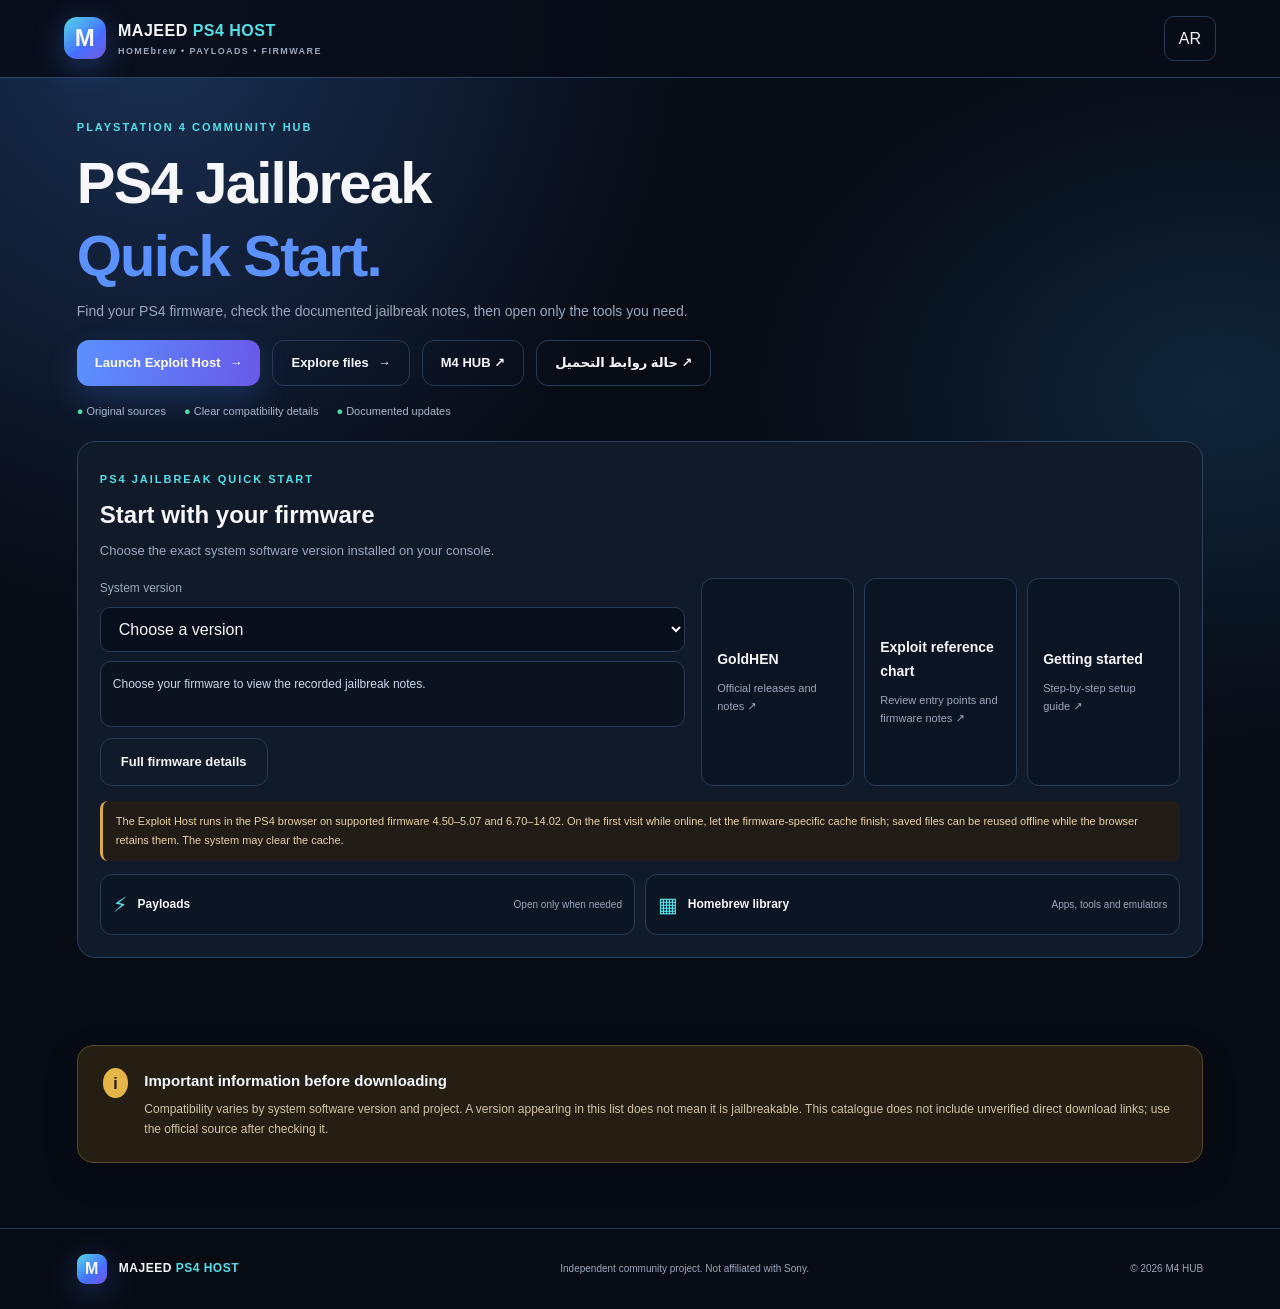
==== index.html @ d4e65d42 "Link M4 HUB source status dashboard" ====
<!doctype html>
<html lang="en" dir="ltr">
<head>
<meta charset="utf-8">
<meta name="viewport" content="width=device-width,initial-scale=1">
<meta name="theme-color" content="#080b13">
<meta name="description" content="M4 HUB — PS4 homebrew apps, payloads, firmware references, emulators, mods and Arabic game translation resources.">
<title>M4 HUB</title>
<link rel="stylesheet" href="style.css?v=20261116-quickstart2">
</head>
<body>
<header class="topbar">
  <a class="brand" href="#home" data-view="home"><span class="brand-mark">M</span><span>MAJEED <b>PS4 HOST</b><small>HOMEbrew • PAYLOADS • FIRMWARE</small></span></a>
  <nav class="top-nav"><a href="#home" data-view="home" data-i18n="navHome">Home</a><a href="#apps" data-view="apps" data-i18n="navApps">Library</a><a href="#payloads" data-view="payloads" data-i18n="navPayloads">Payloads</a><a href="#firmware" data-view="firmware" data-i18n="navFirmware">Firmware</a></nav>
  <button id="langBtn" class="outline">EN</button>
</header>
<main>
<section class="view-panel home-page" id="home">
<section class="hero compact-hero">
  <div class="hero-copy">
    <span class="eyebrow">PLAYSTATION 4 COMMUNITY HUB</span>
    <h1 data-i18n="heroTitle">PS4 Jailbreak<br><em>Quick Start.</em></h1>
    <p data-i18n="heroDesc">Find your PS4 firmware, check the documented jailbreak notes, then open only the tools you need.</p>
    <div class="hero-actions"><a class="primary" href="./jb/" data-i18n="launchHost">Launch Exploit Host <span>→</span></a><a class="secondary" href="#apps" data-view="apps" data-i18n="explore">Browse library</a><a class="secondary" href="./ultimate/">M4 HUB ↗</a><a class="secondary" href="./ultimate/links.html">حالة روابط التحميل ↗</a></div>
    <div class="trust"><span data-i18n="trust1">● مصادر رسمية</span><span data-i18n="trust2">● معلومات توافق واضحة</span><span data-i18n="trust3">● تحديثات موثقة</span></div>
  </div>
</section>
<section class="quick-start" id="quickStart">
 <div class="quick-start-head"><span class="eyebrow" data-i18n="quickStartEyebrow">PS4 JAILBREAK QUICK START</span><h2 data-i18n="quickStartTitle">Start with your firmware</h2><p data-i18n="quickStartDesc">On PS4: Settings → System → System Information. Choose the exact version shown there.</p></div>
 <div class="quick-start-grid">
  <div class="quick-start-select"><label for="homeFwSelect" data-i18n="fwLabel">System software</label><select id="homeFwSelect"><option value="" data-i18n="chooseVersion">Choose a version</option></select><div id="homeFwResult" class="quick-fw-result" aria-live="polite" data-i18n="homeFwEmpty">Choose your firmware to view the recorded jailbreak notes.</div><a class="secondary quick-detail-link" href="#firmware" data-view="firmware" data-i18n="fullFirmwareDetails">Full firmware details</a></div>
  <div class="quick-start-links"><a href="https://github.com/GoldHEN/GoldHEN/releases" target="_blank" rel="noopener noreferrer"><strong>GoldHEN</strong><span data-i18n="goldhenLinkDesc">Official releases and notes ↗</span></a><a href="https://consolemods.org/wiki/PS4:Exploit_Chart" target="_blank" rel="noopener noreferrer"><strong data-i18n="exploitChart">Exploit reference chart</strong><span data-i18n="exploitChartDesc">Review entry points and firmware notes ↗</span></a><a href="https://consolemods.org/wiki/Ps4_getting_started" target="_blank" rel="noopener noreferrer"><strong data-i18n="gettingStarted">Getting started</strong><span data-i18n="gettingStartedDesc">Step-by-step setup guide ↗</span></a></div>
 </div>
 <p class="quick-warning" data-i18n="quickWarning">Important: an entry-point exploit does not automatically mean a compatible kernel exploit or HEN is available. Verify your exact firmware and release before running files.</p>
 <div class="quick-shortcuts"><button type="button" class="quick-shortcut" data-view="payloads"><span>⚡</span><b data-i18n="payloadShortcut">Payloads</b><small data-i18n="payloadShortcutDesc">Open only when needed</small></button><button type="button" class="quick-shortcut" data-view="apps"><span>▦</span><b data-i18n="libraryShortcut">Homebrew library</b><small data-i18n="libraryShortcutDesc">Apps, tools and emulators</small></button></div>
</section>
</section>
<section class="firmware-panel view-panel is-hidden" id="firmware">
 <div><span class="eyebrow">FIRMWARE CHECK</span><h2 data-i18n="fwTitle">ما إصدار نظام جهازك؟</h2><p data-i18n="fwDesc">اختر الإصدار يدوياً لعرض حالة المعلومات المسجلة في الكتالوج.</p></div>
 <div class="firmware-controls"><label for="fwSelect" data-i18n="fwLabel">إصدار النظام</label><select id="fwSelect"><option value="" data-i18n="chooseVersion">اختر إصداراً</option></select><div id="fwResult" class="fw-result" data-i18n="fwEmpty">لم يتم اختيار إصدار بعد.</div></div>
</section>

<section class="section view-panel is-hidden tool-panel" id="assistant">
 <div class="section-head"><div><span class="eyebrow">SMART PS4 ASSISTANT</span><h2 data-i18n="assistantTitle">مساعد MAJEED الذكي</h2><p data-i18n="assistantDesc">اختر إصدار جهازك واكتب ما تبحث عنه لعرض العناصر المسجلة في الكتالوج.</p></div></div>
 <div class="tool-box"><div class="tool-fields"><label for="assistantFirmware" data-i18n="fwLabel">إصدار النظام</label><select id="assistantFirmware"><option value="">كل الإصدارات</option></select><label for="assistantQuery" data-i18n="assistantQueryLabel">شو بدك تلاقي؟</label><input id="assistantQuery" placeholder="مثلاً: مدير ملفات، محاكي، تعريب..." data-i18n-placeholder="assistantPlaceholder"><button class="primary tool-action" id="assistantRun" data-i18n="assistantRun">ابحث في الكتالوج</button></div><p class="tool-note" data-i18n="assistantDisclaimer">المساعد يبحث في بيانات الموقع ولا يستخدم نموذج ذكاء اصطناعي خارجي. النتائج ومعلومات التوافق تحتاج مراجعة المصدر.</p><div id="assistantResults" class="tool-results" aria-live="polite"></div></div>
</section>
<section class="section view-panel is-hidden tool-panel" id="updates">
 <div class="section-head"><div><span class="eyebrow">CHANGELOG</span><h2 data-i18n="updatesTitle">آخر تحديثات الموقع</h2><p data-i18n="updatesDesc">سجل تغييرات الموقع والميزات المضافة.</p></div></div>
 <div id="updatesList" class="timeline"></div>
</section>
<section class="section view-panel is-hidden tool-panel" id="linkcheck">
 <div class="section-head"><div><span class="eyebrow">SOURCE MONITOR</span><h2 data-i18n="linkTitle">فاحص الروابط</h2><p data-i18n="linkDesc">افحص روابط المصادر المسجلة في الكتالوج عند الطلب.</p></div></div>
 <div class="tool-box"><p class="tool-note" data-i18n="linkDisclaimer">الفحص يختبر استجابة صفحات المصدر فقط؛ لا يضمن سلامة الملفات أو توافقها. قد تمنع بعض المواقع الفحص الآلي.</p><button class="primary tool-action" id="checkLinks" data-i18n="checkLinks">ابدأ فحص الروابط</button><div id="linkResults" class="tool-results" aria-live="polite"></div></div>
</section>
<section class="section view-panel is-hidden tool-panel" id="status">
 <div class="section-head"><div><span class="eyebrow">SYSTEM STATUS</span><h2 data-i18n="statusTitle">حالة الموقع والمصادر</h2><p data-i18n="statusDesc">معلومات فورية عن تحميل الكتالوج وخدمات الموقع.</p></div></div>
 <div class="status-grid"><div class="status-card"><span data-i18n="catalogStatus">الكتالوج</span><strong id="catalogStatus">—</strong></div><div class="status-card"><span data-i18n="workerStatus">خدمة الفحص</span><strong id="workerStatus">—</strong></div><div class="status-card"><span data-i18n="catalogCount">عناصر الكتالوج</span><strong id="catalogCount">—</strong></div><div class="status-card"><span data-i18n="lastCheck">آخر تحديث لهذه الصفحة</span><strong id="lastCheck">—</strong></div></div><button class="secondary tool-action" id="refreshStatus" data-i18n="refreshStatus">تحديث الحالة</button>
</section>

<section class="section view-panel is-hidden" id="payloads">
 <div class="section-head"><div><span class="eyebrow">PAYLOAD LIBRARY</span><h2>Payloads</h2><p data-i18n="payloadDesc">ملفات ومشاريع من مصادرها الأصلية.</p></div><a class="text-link" href="#payloads" data-i18n="showAll">عرض الكل ←</a></div>
 <div class="toolbar"><input id="payloadSearch" placeholder="ابحث عن Payload..." aria-label="ابحث عن Payload" data-i18n-placeholder="payloadSearch" data-i18n-aria="payloadSearch"><select id="payloadFilter"><option value="all" data-i18n="allStatuses">كل الحالات</option><option value="verified" data-i18n="verified">موثق</option><option value="unverified" data-i18n="unverified">غير موثق</option></select></div>
 <div class="cards" id="payloadCards"></div>
</section>
<section class="section view-panel is-hidden" id="apps">
 <div class="section-head"><div><span class="eyebrow">HOMEBREW COLLECTION</span><h2 data-i18n="appsTitle">مكتبة PS4</h2><p data-i18n="appsDesc">تطبيقات وأدوات وتعديلات ومكتبات تطوير ومراجع التعريب مرتبة حسب النوع.</p></div></div>
 <div class="library-menu" id="libraryMenu" aria-label="تصنيفات المكتبة"></div><div class="toolbar"><input id="appSearch" placeholder="ابحث عن تطبيق..." aria-label="ابحث عن تطبيق" data-i18n-placeholder="appSearch" data-i18n-aria="appSearch"><select id="appCategory" class="hidden-select"><option value="all" data-i18n="allCategories">كل التصنيفات</option><option value="Essentials" data-i18n="catEssentials">البرامج الأساسية للتعديل</option><option value="Utilities" data-i18n="catUtilities">Utilities</option><option value="Homebrew" data-i18n="catHomebrew">Homebrew</option><option value="Emulators" data-i18n="catEmulators">Emulators</option><option value="Desktop" data-i18n="catDesktop">PC Emulators</option><option value="Media" data-i18n="catMedia">Media</option><option value="Mods" data-i18n="catMods">Mods</option><option value="Development" data-i18n="catDevelopment">Development</option><option value="Translations" data-i18n="catTranslations">Translations</option></select></div>
 <div id="appGroups" class="app-groups"></div>
</section>
<section class="notice" id="about"><div class="notice-icon">i</div><div><h3 data-i18n="noticeTitle">معلومات مهمة قبل التحميل</h3><p data-i18n="noticeDesc">حالة التوافق تختلف حسب إصدار النظام والمشروع. لا يعني ظهور إصدار في القائمة أنه قابل لكسر الحماية. لا توجد روابط تحميل تجريبية في هذه النسخة؛ أضف روابط المصدر الرسمي بعد التحقق منها.</p></div></section>
</main>
<footer><div class="brand small-brand"><span class="brand-mark">M</span><span>MAJEED <b>PS4 HOST</b></span></div><span data-i18n="footerNote">مشروع مجتمعي مستقل، غير تابع لشركة Sony.</span><span>© <span id="year"></span> M4 HUB</span></footer>
<script src="app.js?v=20261116-brewmirror1"></script>
</body></html>
---- style.css ----
:root{--bg:#080b13;--panel:#101624;--panel2:#151e30;--line:#263149;--text:#f5f7fb;--muted:#9aa8bd;--blue:#4d8dff;--cyan:#42d7e8;--green:#4ed6a0}
*{box-sizing:border-box}html{scroll-behavior:auto}body{margin:0;background:radial-gradient(ellipse at 75% 0%,#14213b 0,transparent 35%),var(--bg);color:var(--text);font-family:Arial,system-ui,sans-serif;line-height:1.7}.topbar{height:auto;min-height:78px;padding:14px clamp(18px,5vw,76px);display:flex;align-items:center;justify-content:space-between;gap:24px;border-bottom:1px solid #ffffff12;background:#080b13d9;position:sticky;top:0;z-index:5;backdrop-filter:none}.brand{display:flex;align-items:center;gap:12px;color:var(--text);text-decoration:none;font-weight:700;letter-spacing:.5px}.brand b{color:var(--cyan)}.brand small{display:block;font-size:9px;color:var(--muted);letter-spacing:1.4px}.brand-mark{display:grid;place-items:center;width:42px;height:42px;border-radius:13px;background:linear-gradient(135deg,var(--blue),#6c4bdb);font-size:24px;font-weight:800;box-shadow:0 8px 30px #4d8dff44}nav{display:flex;gap:25px}nav a,.text-link{color:var(--muted);text-decoration:none;font-size:13px}nav a:hover,.text-link:hover{color:var(--cyan)}button,select,input{font:inherit}.outline{background:transparent;color:var(--text);border:1px solid var(--line);padding:8px 14px;border-radius:10px;cursor:pointer}.hero{padding:80px clamp(20px,8vw,120px) 76px;display:grid;grid-template-columns:1.1fr .9fr;align-items:center;gap:50px;min-height:510px}.eyebrow{font-size:11px;color:var(--cyan);font-weight:700;letter-spacing:2px}.hero h1{font-size:clamp(42px,6vw,76px);line-height:1.25;margin:18px 0}.hero h1 em{font-style:normal;color:var(--blue)}.hero p,.section-head p,.firmware-panel p{color:var(--muted);font-size:14px;max-width:590px}.hero-actions{display:flex;gap:12px;margin-top:28px;flex-wrap:wrap}.primary,.secondary{padding:12px 20px;border-radius:12px;text-decoration:none;font-weight:700;font-size:13px}.primary{background:linear-gradient(100deg,var(--blue),#6959e8);color:white;box-shadow:0 12px 30px #4d8dff35}.secondary{border:1px solid var(--line);color:var(--text)}.trust{display:flex;gap:18px;flex-wrap:wrap;margin-top:30px;color:#a8b7cb;font-size:11px}.trust span:first-letter{color:var(--green)}.hero-art{height:310px;position:relative;display:grid;place-items:center}.orb{position:absolute;width:290px;height:290px;border-radius:50%;background:radial-gradient(circle,#244f8c 0,#152a50 42%,#0b1222 70%);filter:drop-shadow(0 0 55px #2679ff55)}.console{position:relative;width:310px;height:105px;background:linear-gradient(150deg,#343e50,#111824 65%);border-radius:18px 18px 34px 34px;transform:skewY(-9deg) rotate(-8deg);box-shadow:18px 28px 45px #0009;border:1px solid #6d789055}.console:before{content:"";position:absolute;top:-24px;left:22px;right:18px;height:28px;background:linear-gradient(120deg,#49566a,#1b2638);border-radius:12px 18px 0 0;transform:skewX(-30deg)}.console-line{position:absolute;top:15px;left:24px;width:120px;height:2px;background:#8fa4c8;opacity:.45}.console-light{position:absolute;bottom:13px;right:35px;width:48px;height:3px;background:var(--cyan);box-shadow:0 0 14px var(--cyan)}.floating-chip{position:absolute;bottom:25px;right:10%;padding:9px 14px;border:1px solid #ffffff2a;border-radius:10px;background:#0d1729;color:var(--cyan);font-size:11px;letter-spacing:2px}.firmware-panel{margin:0 clamp(18px,6vw,90px);padding:28px 34px;border:1px solid var(--line);border-radius:22px;background:linear-gradient(110deg,#121d30,#0d1422);display:grid;grid-template-columns:1fr 1fr;gap:35px;align-items:center}.firmware-panel h2,.section h2{font-size:27px;margin:6px 0}.firmware-controls{display:grid;gap:8px}.firmware-controls label{font-size:12px;color:var(--muted)}select,input{background:#080f1c;color:var(--text);border:1px solid var(--line);border-radius:10px;padding:12px 14px;outline:none;width:100%}select:focus,input:focus{border-color:var(--blue)}.fw-result{font-size:12px;color:var(--muted);min-height:28px}.section{padding:76px clamp(18px,6vw,90px) 20px}.section-head{display:flex;justify-content:space-between;align-items:end;gap:20px;margin-bottom:22px}.section-head p{margin:4px 0}.toolbar{display:flex;gap:12px;margin-bottom:18px}.toolbar input{max-width:420px}.toolbar select{max-width:190px}.cards{display:grid;grid-template-columns:repeat(3,minmax(0,1fr));gap:16px}.item-card{background:linear-gradient(145deg,#141e30,#0e1522);border:1px solid var(--line);border-radius:16px;padding:20px;min-height:190px;display:flex;flex-direction:column;gap:9px}.item-top{display:flex;justify-content:space-between;gap:10px;align-items:center}.item-icon{width:38px;height:38px;border-radius:11px;background:#203452;color:var(--cyan);display:grid;place-items:center;font-weight:800}.status{font-size:10px;border-radius:30px;padding:4px 9px;background:#47391c;color:#f3c66c}.status.verified{background:#123b32;color:#70e2b4}.item-card h3{font-size:16px;margin:2px 0}.item-card p{font-size:12px;color:var(--muted);margin:0}.meta{font-size:10px;color:#8192aa;margin-top:auto}.item-card a{color:var(--cyan);font-size:12px;text-decoration:none;margin-top:6px}.empty{grid-column:1/-1;border:1px dashed var(--line);padding:25px;text-align:center;color:var(--muted);border-radius:14px;font-size:13px}.notice{margin:65px clamp(18px,6vw,90px);padding:22px 25px;border:1px solid #594a26;background:#251f13;border-radius:16px;display:flex;gap:16px;align-items:flex-start}.notice-icon{width:30px;height:30px;display:grid;place-items:center;border-radius:50%;background:#e6b54a;color:#1a160c;font-weight:800}.notice h3{margin:0 0 5px;font-size:15px}.notice p{margin:0;color:#d1c4a4;font-size:12px}footer{padding:25px clamp(18px,6vw,90px);border-top:1px solid var(--line);display:flex;justify-content:space-between;align-items:center;gap:15px;flex-wrap:wrap;color:var(--muted);font-size:10px}.small-brand{font-size:12px}.small-brand .brand-mark{width:30px;height:30px;font-size:16px;border-radius:9px}
@media(max-width:850px){nav{display:none}.hero{grid-template-columns:1fr;padding-top:55px}.hero-art{height:220px}.orb{width:210px;height:210px}.console{transform:scale(.8) skewY(-9deg) rotate(-8deg)}.firmware-panel{grid-template-columns:1fr}.cards{grid-template-columns:repeat(2,minmax(0,1fr))}}
@media(max-width:560px){.topbar{padding:12px 16px}.hero{padding:48px 20px 38px;gap:10px}.hero h1{font-size:43px}.hero-art{height:190px}.trust{gap:9px}.firmware-panel{margin:0 14px;padding:22px}.section{padding:55px 16px 10px}.section-head{align-items:start;flex-direction:column}.toolbar{flex-direction:column}.toolbar input,.toolbar select{max-width:none}.cards{grid-template-columns:1fr}.notice{margin:45px 14px;padding:18px}footer{padding:22px 16px;flex-direction:column;align-items:flex-start}}

/* MAJEED PS4 HOST — refreshed library layout */
:root{--bg:#070b14;--panel:#101a2b;--panel2:#17243a;--line:#283a56;--blue:#5b91ff;--cyan:#55e0e8;--green:#54d9a5}
body{background:radial-gradient(ellipse at 12% 0%,#1a3156 0,transparent 34%),radial-gradient(ellipse at 95% 30%,#10253a 0,transparent 28%),var(--bg)}
.topbar{border-bottom-color:#31425d;background:#080d18e8}
.brand-mark{background:linear-gradient(140deg,#54d9e5,#456eff 60%,#7659dc);box-shadow:0 8px 32px #4d8dff55}
.hero{min-height:540px;padding-top:88px;padding-bottom:88px}
.hero h1{letter-spacing:-1.8px}
.hero-art{border:1px solid #ffffff12;border-radius:34px;background:linear-gradient(145deg,#15264288,#0b142488);overflow:hidden}
.firmware-panel{box-shadow:0 20px 60px #0003}
.section{scroll-margin-top:95px}
.section-head h2{letter-spacing:-.7px}
.toolbar input,.toolbar select{background:#0b1423;border-color:#344663}
.toolbar input:focus,.toolbar select:focus{border-color:var(--cyan);box-shadow:0 0 0 3px #55e0e81a}
.item-card{position:relative;overflow:hidden;background:linear-gradient(145deg,#17243a,#0d1626 75%);border-color:#2b3e5b;min-height:218px;transition:transform .2s ease,border-color .2s ease,box-shadow .2s ease}
.item-card:before{content:"";position:absolute;inset:0 0 auto;height:2px;background:linear-gradient(90deg,transparent,var(--blue),var(--cyan),transparent);opacity:.45}
.item-card:hover{transform:translateY(-4px);border-color:#5b91ff88;box-shadow:0 18px 38px #0005}
.item-card h3{font-size:15px;line-height:1.5}
.item-card p{line-height:1.85}
.item-icon{background:linear-gradient(145deg,#244b77,#1b2c49);border:1px solid #5b91ff33}
.category-group{margin:30px 0 44px;padding:24px;border:1px solid #263b58;border-radius:22px;background:linear-gradient(145deg,#101b2b99,#0b132199)}
.category-heading{display:flex;align-items:center;gap:12px;margin-bottom:18px}
.category-heading h3{margin:0;font-size:19px;letter-spacing:-.3px}
.category-count{display:inline-grid;place-items:center;min-width:28px;height:28px;padding:0 8px;border:1px solid #3c5b83;border-radius:99px;background:#172a45;color:#8fc7ff;font-size:11px;font-weight:700}
.category-group .cards{grid-template-columns:repeat(3,minmax(0,1fr))}
.app-groups{display:grid;gap:2px}
.notice{border-color:#594a26;box-shadow:0 12px 35px #0003}
footer{border-color:#263750}
@media(max-width:850px){.category-group .cards{grid-template-columns:repeat(2,minmax(0,1fr))}}
@media(max-width:560px){.hero{padding-top:48px}.hero-art{border-radius:24px}.category-group{padding:15px;margin:22px 0 30px;border-radius:17px}.category-heading h3{font-size:16px}.category-group .cards{grid-template-columns:1fr}.item-card{min-height:0}}

/* Compact menu-first navigation */
.top-nav{display:none!important}
.compact-hero{min-height:0;padding-top:38px;padding-bottom:28px;display:block}
.compact-hero .hero-copy{max-width:820px}
.compact-hero h1{font-size:clamp(34px,5vw,54px);margin:10px 0}
.compact-hero p{max-width:700px;margin:10px 0 18px}
.compact-hero .hero-actions{margin:16px 0}
.compact-hero .trust{margin-top:14px}
.view-panel.is-hidden{display:none!important}
.library-menu{display:flex;gap:8px;overflow-x:auto;padding:12px 2px 16px;margin:8px 0 18px;scrollbar-width:thin;scrollbar-color:#45658d transparent}
.library-menu button{flex:0 0 auto;border:1px solid #2c4262;background:linear-gradient(145deg,#14243a,#0d1727);color:#cbd8ec;padding:11px 16px;border-radius:12px;font:inherit;font-size:13px;cursor:pointer;transition:.18s}
.library-menu button:hover{border-color:#6c9cff;color:#fff;transform:translateY(-1px)}
.library-menu button.active{background:linear-gradient(130deg,#315eaa,#344c91);border-color:#76aaff;color:#fff;box-shadow:0 6px 22px #315eaa44}
.hidden-select{display:none!important}
#apps.section{padding-top:20px}
#apps .section-head{margin-bottom:10px}
#appGroups .cards{grid-template-columns:repeat(3,minmax(0,1fr))}
#payloads.section{padding-top:24px}
#firmware.firmware-panel{margin-top:24px}
@media(max-width:850px){.compact-hero{padding:35px 22px 18px}.library-menu{margin-inline:-2px}#appGroups .cards{grid-template-columns:repeat(2,minmax(0,1fr))}}
@media(max-width:560px){.compact-hero{padding:30px 18px 15px}.compact-hero h1{font-size:36px}.compact-hero .trust{display:none}.library-menu{gap:7px;padding-bottom:12px}.library-menu button{padding:10px 13px;font-size:12px;border-radius:10px}#apps.section{padding:18px 15px 10px}#appGroups .cards{grid-template-columns:1fr}}

/* Additional MAJEED tools and responsive hero fixes */
.hero-actions{display:flex;align-items:center;justify-content:flex-start;gap:12px;flex-wrap:wrap;direction:rtl}
.hero-actions a{display:inline-flex;align-items:center;justify-content:center;gap:9px;min-height:46px;padding:10px 18px;line-height:1.4;text-align:center;white-space:normal;direction:rtl}
html[dir="ltr"] .hero-actions{direction:ltr}
html[dir="ltr"] .hero-actions a{direction:ltr}
.tool-panel{max-width:1120px;margin-inline:auto}
.tool-box{background:var(--panel);border:1px solid var(--line);border-radius:18px;padding:20px}
.tool-fields{display:grid;grid-template-columns:1fr;gap:10px;max-width:620px}
.tool-fields label{font-size:13px;color:var(--muted)}
.tool-fields input,.tool-fields select{width:100%;min-width:0}
.tool-action{margin-top:12px;min-height:44px}
.tool-note{font-size:12px;color:var(--muted);margin:14px 0}
.tool-results{display:grid;gap:10px;margin-top:16px}
.tool-result,.timeline-item,.status-card{background:var(--panel2);border:1px solid var(--line);border-radius:13px;padding:14px}
.tool-result p,.timeline-item p{margin:6px 0;color:var(--muted);font-size:13px}
.tool-result small{display:block;color:var(--muted);margin:6px 0}
.tool-result a{color:var(--cyan);font-size:12px}
.timeline{display:grid;gap:10px}
.timeline-item time{font-size:12px;color:var(--cyan)}
.status-grid{display:grid;grid-template-columns:repeat(2,minmax(0,1fr));gap:12px;margin:18px 0}
.status-card span{display:block;color:var(--muted);font-size:12px}
.status-card strong{display:block;margin-top:6px;overflow-wrap:anywhere}
.link-row{display:flex;justify-content:space-between;align-items:flex-start;gap:12px;padding:10px 0;border-bottom:1px solid var(--line);font-size:12px}
.link-row span{overflow-wrap:anywhere;direction:ltr;text-align:left}
.link-row .good{color:var(--green)}.link-row .bad{color:#ff8d8d}
button:disabled{opacity:.6;cursor:wait}
@media(max-width:600px){.hero-actions{display:grid;grid-template-columns:1fr 1fr;gap:9px}.hero-actions a{min-width:0;padding:10px 8px;font-size:12px}.status-grid{grid-template-columns:1fr 1fr}.tool-box{padding:14px}.link-row{display:grid}}


/* Link checker: URL and status on opposite sides, kept as separate elements */
#linkResults .link-row{display:flex!important;flex-direction:row;justify-content:space-between;align-items:center;gap:16px!important;width:100%;min-width:0}
#linkResults .link-result-link-wrap{flex:1 1 auto;min-width:0}
#linkResults a.link-result-url{display:block!important;width:100%;max-width:100%;margin:0!important;padding:0;direction:ltr;text-align:left;line-height:1.65;overflow-wrap:anywhere;word-break:break-word;white-space:normal}
#linkResults .link-result-status{display:inline-flex!important;flex:0 0 auto;align-items:center;width:max-content;max-width:100%;margin:0!important;padding:5px 10px;border-radius:999px;font-size:11px;line-height:1.4;white-space:nowrap}
@media(max-width:600px){#linkResults .link-row{gap:10px!important;align-items:flex-start}#linkResults .link-result-status{font-size:10px;padding:5px 8px}}


/* Tile navigation: compact responsive dashboard grid */
#libraryMenu.library-menu{
 display:grid!important;
 grid-template-columns:repeat(auto-fit,minmax(145px,1fr));
 gap:12px;
 overflow:visible;
 padding:16px;
 margin:14px 0 22px;
 border:1px solid #263b58;
 border-radius:22px;
 background:linear-gradient(145deg,#101b2bcc,#0a1322cc);
}
#libraryMenu .menu-tile{
 position:relative;
 display:flex;
 flex-direction:column;
 align-items:flex-start;
 justify-content:space-between;
 gap:12px;
 min-width:0;
 min-height:108px;
 padding:15px;
 border:1px solid #2b4263;
 border-radius:16px;
 background:linear-gradient(145deg,#182a43,#101b2c);
 color:#dce8fa;
 font:inherit;
 font-size:12px;
 font-weight:600;
 text-align:start;
 cursor:pointer;
 transition:transform .18s ease,border-color .18s ease,background .18s ease,box-shadow .18s ease;
}
#libraryMenu .menu-tile:after{
 content:"";
 position:absolute;
 inset:0 12px auto;
 height:2px;
 border-radius:0 0 4px 4px;
 background:linear-gradient(90deg,var(--blue),var(--cyan));
 opacity:.28;
}
#libraryMenu .menu-tile:hover{
 transform:translateY(-3px);
 border-color:#6b9cff;
 background:linear-gradient(145deg,#203b5e,#14243a);
 box-shadow:0 10px 24px #0004;
}
#libraryMenu .menu-tile.active{
 border-color:#70a7ff;
 background:linear-gradient(145deg,#294f86,#1a3157);
 color:#fff;
 box-shadow:inset 0 0 0 1px #70a7ff33,0 8px 22px #315eaa33;
}
#libraryMenu .menu-tile.active:after{opacity:1}
#libraryMenu .menu-tile-icon{
 display:grid;
 place-items:center;
 width:36px;
 height:36px;
 border:1px solid #5b91ff40;
 border-radius:11px;
 background:linear-gradient(145deg,#244b77,#1b2c49);
 color:var(--cyan);
 font-size:17px;
 line-height:1;
}
#libraryMenu .menu-tile-label{display:block;line-height:1.45;overflow-wrap:anywhere}
@media(max-width:850px){
 #libraryMenu.library-menu{grid-template-columns:repeat(3,minmax(0,1fr));gap:10px;padding:13px}
 #libraryMenu .menu-tile{min-height:98px;padding:12px}
}
@media(max-width:560px){
 #libraryMenu.library-menu{grid-template-columns:repeat(2,minmax(0,1fr));gap:9px;padding:11px;margin:12px 0 18px;border-radius:17px}
 #libraryMenu .menu-tile{min-height:88px;padding:11px;border-radius:13px;font-size:11px}
 #libraryMenu .menu-tile-icon{width:32px;height:32px;font-size:15px;border-radius:9px}
}

/* Lightweight PS4-first home dashboard */
.home-page{padding-bottom:22px}
.home-page .compact-hero{display:block;min-height:0;padding:34px clamp(18px,6vw,90px) 20px}
.home-page .hero-copy{max-width:900px}
.home-page .hero h1{font-size:clamp(34px,5vw,58px);margin:8px 0}
.home-page .hero p{max-width:680px;margin:8px 0}
.quick-start{margin:0 clamp(18px,6vw,90px);padding:22px;border:1px solid #2a4160;border-radius:18px;background:#101a29}
.quick-start-head h2{font-size:24px;margin:4px 0}
.quick-start-head p{color:var(--muted);font-size:13px;margin:2px 0 16px}
.quick-start-grid{display:grid;grid-template-columns:minmax(0,1.1fr) minmax(0,.9fr);gap:16px}
.quick-start-select{display:flex;flex-direction:column;gap:9px;min-width:0}
.quick-start-select label{font-size:12px;color:var(--muted)}
.quick-fw-result{min-height:66px;padding:12px;border-radius:11px;background:#0b1320;border:1px solid var(--line);font-size:12px;color:#cbd8ec}
.quick-detail-link{display:inline-flex;align-self:flex-start;margin-top:2px}
.quick-start-links{display:grid;grid-template-columns:repeat(3,minmax(0,1fr));gap:10px}
.quick-start-links a{display:flex;flex-direction:column;justify-content:center;gap:7px;padding:15px;border:1px solid var(--line);border-radius:12px;background:#0b1422;color:var(--text);text-decoration:none}
.quick-start-links a strong{font-size:14px}
.quick-start-links a span{font-size:11px;color:var(--muted)}
.quick-warning{margin:15px 0 0;padding:11px 13px;border-inline-start:3px solid #d9a84b;background:#211d16;border-radius:8px;color:#e7d3a8;font-size:11px}
.quick-shortcuts{display:flex;gap:10px;margin-top:13px}
.quick-shortcut{display:flex;align-items:center;gap:10px;flex:1;min-width:0;padding:12px;border:1px solid var(--line);border-radius:12px;background:#0c1523;color:var(--text);text-align:start;cursor:pointer}
.quick-shortcut>span{font-size:21px;color:var(--cyan)}
.quick-shortcut b{font-size:12px}
.quick-shortcut small{margin-inline-start:auto;color:var(--muted);font-size:10px}
@media(max-width:700px){.quick-start{margin:0 14px;padding:15px}.quick-start-grid{grid-template-columns:1fr}.quick-start-links{grid-template-columns:repeat(3,minmax(0,1fr))}.quick-shortcuts{flex-direction:column}.quick-shortcut small{margin-inline-start:auto}}
@media(max-width:420px){.quick-start-links{grid-template-columns:1fr}.home-page .compact-hero{padding:25px 16px 16px}}

@media(max-width:760px){.topbar{gap:12px;padding:10px 14px}.top-nav{gap:12px;flex-wrap:wrap;justify-content:center}.top-nav a{font-size:11px}}
@media(max-width:520px){.topbar{display:flex;flex-wrap:wrap;min-height:0}.brand{order:1}.topbar #langBtn{order:2;margin-inline-start:auto}.top-nav{order:3;width:100%;justify-content:space-between;gap:8px}.top-nav a{font-size:10px}}
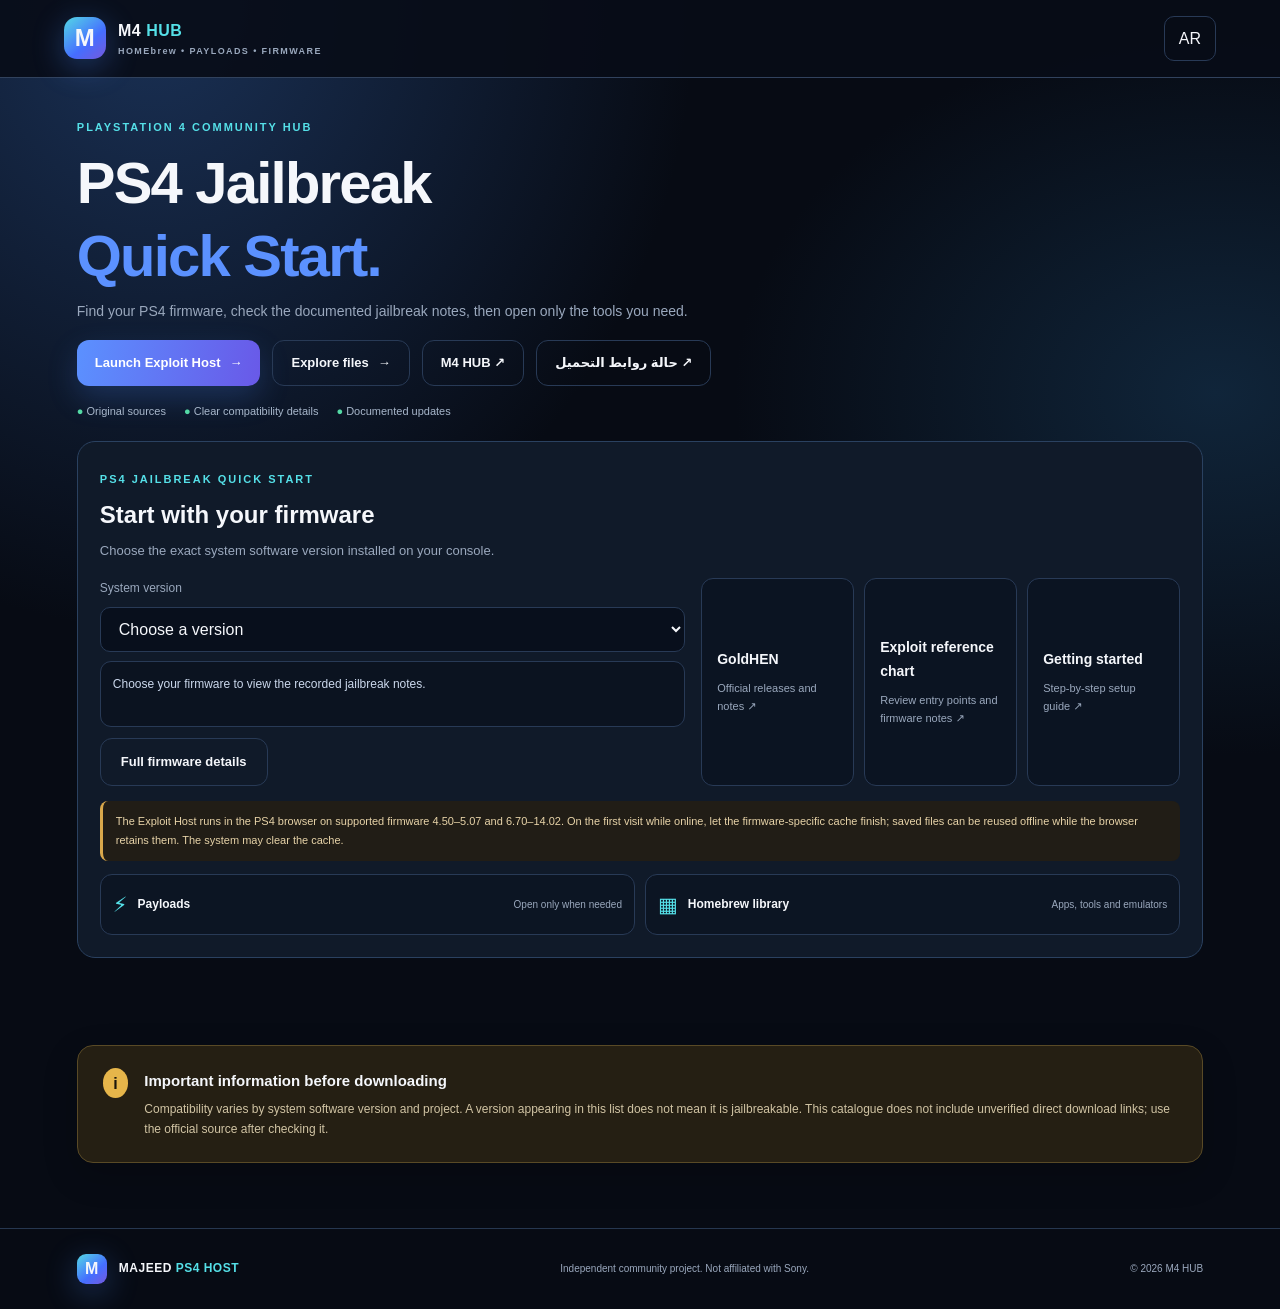
==== commit f68436dc: "Apply M4 HUB branding" ====
--- a/index.html
+++ b/index.html
@@ -10,7 +10,7 @@
 </head>
 <body>
 <header class="topbar">
-  <a class="brand" href="#home" data-view="home"><span class="brand-mark">M</span><span>MAJEED <b>PS4 HOST</b><small>HOMEbrew • PAYLOADS • FIRMWARE</small></span></a>
+  <a class="brand" href="#home" data-view="home"><span class="brand-mark">M</span><span>M4 <b>HUB</b><small>HOMEbrew • PAYLOADS • FIRMWARE</small></span></a>
   <nav class="top-nav"><a href="#home" data-view="home" data-i18n="navHome">Home</a><a href="#apps" data-view="apps" data-i18n="navApps">Library</a><a href="#payloads" data-view="payloads" data-i18n="navPayloads">Payloads</a><a href="#firmware" data-view="firmware" data-i18n="navFirmware">Firmware</a></nav>
   <button id="langBtn" class="outline">EN</button>
 </header>
@@ -41,7 +41,7 @@
 </section>
 
 <section class="section view-panel is-hidden tool-panel" id="assistant">
- <div class="section-head"><div><span class="eyebrow">SMART PS4 ASSISTANT</span><h2 data-i18n="assistantTitle">مساعد MAJEED الذكي</h2><p data-i18n="assistantDesc">اختر إصدار جهازك واكتب ما تبحث عنه لعرض العناصر المسجلة في الكتالوج.</p></div></div>
+ <div class="section-head"><div><span class="eyebrow">SMART PS4 ASSISTANT</span><h2 data-i18n="assistantTitle">مساعد M4 HUB الذكي</h2><p data-i18n="assistantDesc">اختر إصدار جهازك واكتب ما تبحث عنه لعرض العناصر المسجلة في الكتالوج.</p></div></div>
  <div class="tool-box"><div class="tool-fields"><label for="assistantFirmware" data-i18n="fwLabel">إصدار النظام</label><select id="assistantFirmware"><option value="">كل الإصدارات</option></select><label for="assistantQuery" data-i18n="assistantQueryLabel">شو بدك تلاقي؟</label><input id="assistantQuery" placeholder="مثلاً: مدير ملفات، محاكي، تعريب..." data-i18n-placeholder="assistantPlaceholder"><button class="primary tool-action" id="assistantRun" data-i18n="assistantRun">ابحث في الكتالوج</button></div><p class="tool-note" data-i18n="assistantDisclaimer">المساعد يبحث في بيانات الموقع ولا يستخدم نموذج ذكاء اصطناعي خارجي. النتائج ومعلومات التوافق تحتاج مراجعة المصدر.</p><div id="assistantResults" class="tool-results" aria-live="polite"></div></div>
 </section>
 <section class="section view-panel is-hidden tool-panel" id="updates">
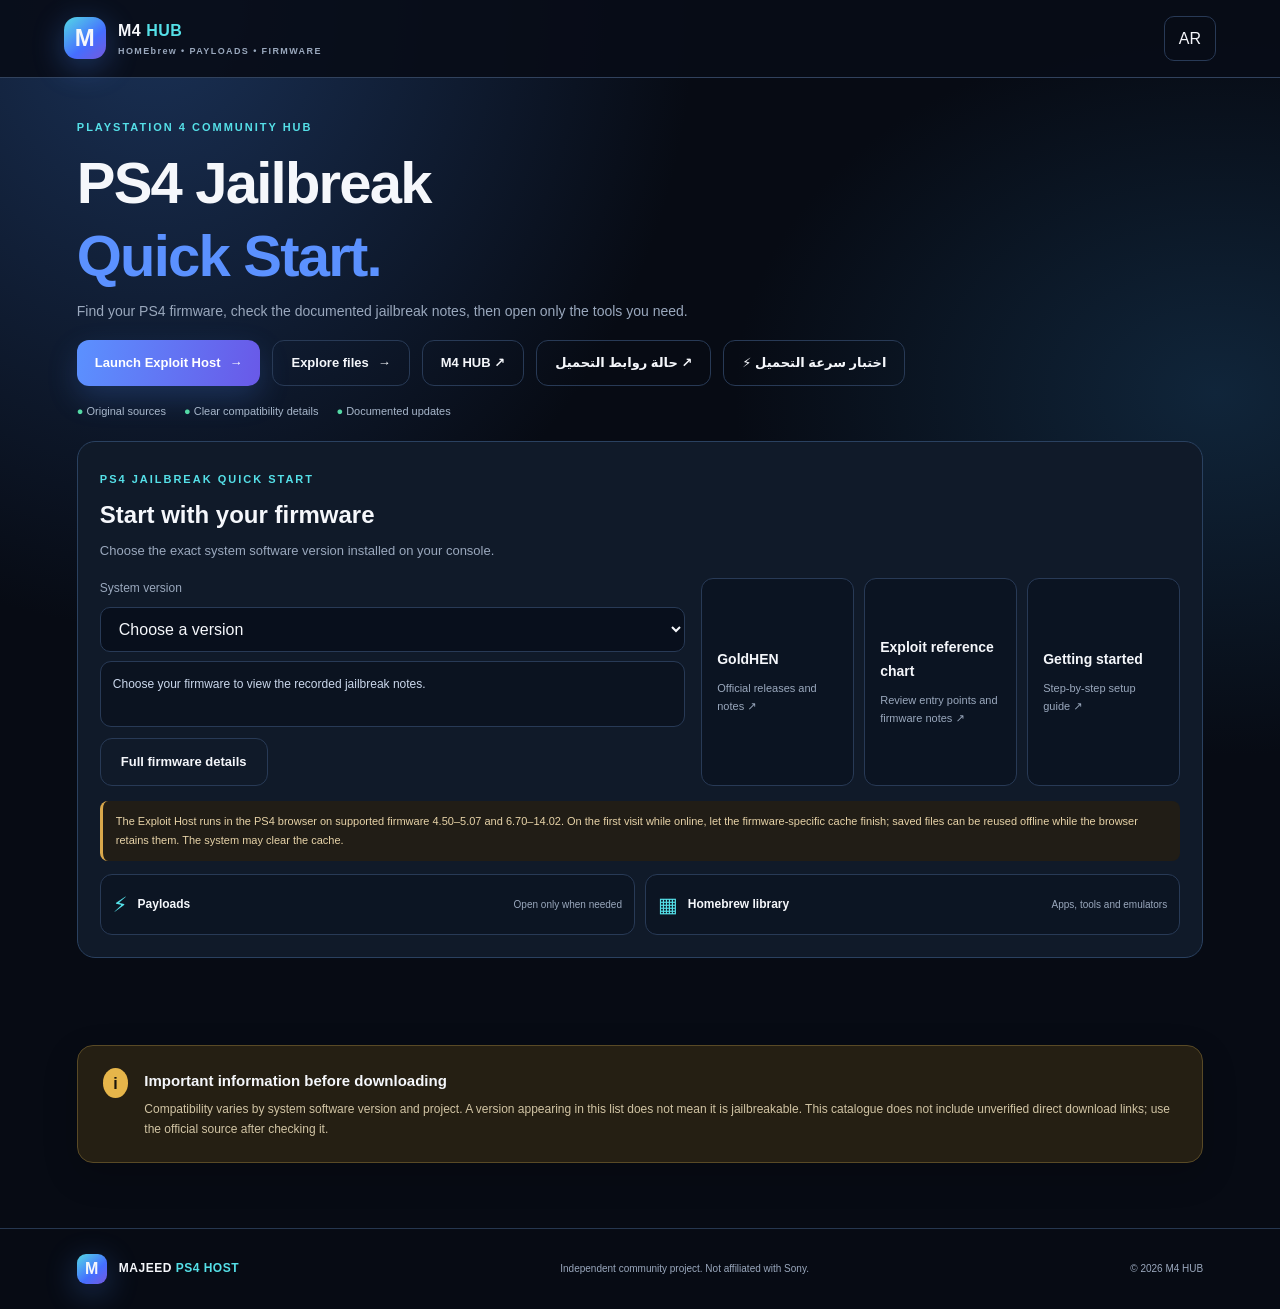
==== commit d45d0d6c: "Add speed test shortcut to M4 HUB home" ====
--- a/index.html
+++ b/index.html
@@ -21,7 +21,7 @@
     <span class="eyebrow">PLAYSTATION 4 COMMUNITY HUB</span>
     <h1 data-i18n="heroTitle">PS4 Jailbreak<br><em>Quick Start.</em></h1>
     <p data-i18n="heroDesc">Find your PS4 firmware, check the documented jailbreak notes, then open only the tools you need.</p>
-    <div class="hero-actions"><a class="primary" href="./jb/" data-i18n="launchHost">Launch Exploit Host <span>→</span></a><a class="secondary" href="#apps" data-view="apps" data-i18n="explore">Browse library</a><a class="secondary" href="./ultimate/">M4 HUB ↗</a><a class="secondary" href="./ultimate/links.html">حالة روابط التحميل ↗</a></div>
+    <div class="hero-actions"><a class="primary" href="./jb/" data-i18n="launchHost">Launch Exploit Host <span>→</span></a><a class="secondary" href="#apps" data-view="apps" data-i18n="explore">Browse library</a><a class="secondary" href="./ultimate/">M4 HUB ↗</a><a class="secondary" href="./ultimate/links.html">حالة روابط التحميل ↗</a><a class="secondary" href="./ultimate/speed.html">⚡ اختبار سرعة التحميل</a></div>
     <div class="trust"><span data-i18n="trust1">● مصادر رسمية</span><span data-i18n="trust2">● معلومات توافق واضحة</span><span data-i18n="trust3">● تحديثات موثقة</span></div>
   </div>
 </section>
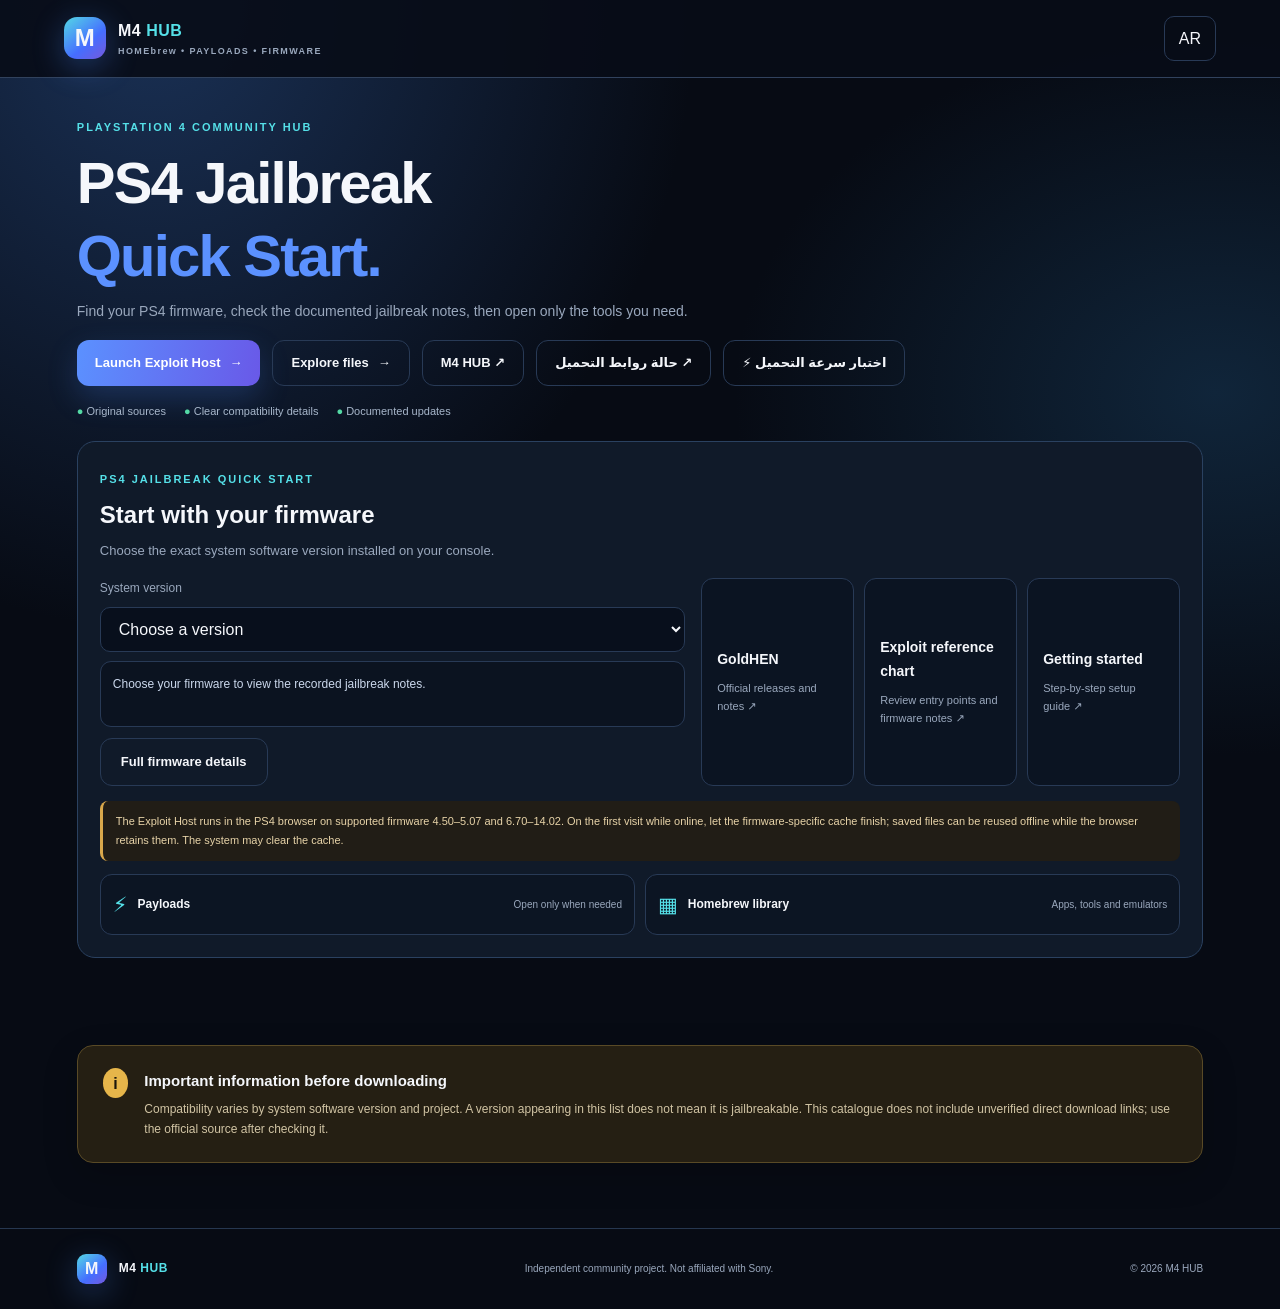
==== commit d4a90afe: "Make M4 HUB root a complete portal" ====
--- a/index.html
+++ b/index.html
@@ -4,14 +4,19 @@
 <meta charset="utf-8">
 <meta name="viewport" content="width=device-width,initial-scale=1">
 <meta name="theme-color" content="#080b13">
-<meta name="description" content="M4 HUB — PS4 homebrew apps, payloads, firmware references, emulators, mods and Arabic game translation resources.">
+<meta name="description" content="M4 HUB — مركز PS4 شامل للتطبيقات والـPayloads والألعاب المعربة ومستضيف الجيلبريك وأدوات التنزيل وفحص السرعة.">
+<meta name="canonical" content="https://majeedomran.github.io/">
+<meta property="og:type" content="website">
+<meta property="og:title" content="M4 HUB — PlayStation 4 Community Hub">
+<meta property="og:description" content="مركز موحد لأدوات PS4 والتطبيقات والـPayloads والألعاب المعربة ومعلومات التوافق.">
+<meta property="og:url" content="https://majeedomran.github.io/">
 <title>M4 HUB</title>
 <link rel="stylesheet" href="style.css?v=20261116-quickstart2">
 </head>
 <body>
 <header class="topbar">
   <a class="brand" href="#home" data-view="home"><span class="brand-mark">M</span><span>M4 <b>HUB</b><small>HOMEbrew • PAYLOADS • FIRMWARE</small></span></a>
-  <nav class="top-nav"><a href="#home" data-view="home" data-i18n="navHome">Home</a><a href="#apps" data-view="apps" data-i18n="navApps">Library</a><a href="#payloads" data-view="payloads" data-i18n="navPayloads">Payloads</a><a href="#firmware" data-view="firmware" data-i18n="navFirmware">Firmware</a></nav>
+  <nav class="top-nav"><a href="#home" data-view="home" data-i18n="navHome">Home</a><a href="./ultimate/" data-i18n="navLibrary">Full library</a><a href="./ultimate/downloads.html" data-i18n="navDownloads">Downloads</a><a href="./ultimate/speed.html" data-i18n="navSpeed">Speed test</a><a href="#apps" data-view="apps" data-i18n="navApps">Library</a><a href="#payloads" data-view="payloads" data-i18n="navPayloads">Payloads</a><a href="#firmware" data-view="firmware" data-i18n="navFirmware">Firmware</a></nav>
   <button id="langBtn" class="outline">EN</button>
 </header>
 <main>
@@ -69,6 +74,6 @@
 </section>
 <section class="notice" id="about"><div class="notice-icon">i</div><div><h3 data-i18n="noticeTitle">معلومات مهمة قبل التحميل</h3><p data-i18n="noticeDesc">حالة التوافق تختلف حسب إصدار النظام والمشروع. لا يعني ظهور إصدار في القائمة أنه قابل لكسر الحماية. لا توجد روابط تحميل تجريبية في هذه النسخة؛ أضف روابط المصدر الرسمي بعد التحقق منها.</p></div></section>
 </main>
-<footer><div class="brand small-brand"><span class="brand-mark">M</span><span>MAJEED <b>PS4 HOST</b></span></div><span data-i18n="footerNote">مشروع مجتمعي مستقل، غير تابع لشركة Sony.</span><span>© <span id="year"></span> M4 HUB</span></footer>
+<footer><div class="brand small-brand"><span class="brand-mark">M</span><span>M4 <b>HUB</b></span></div><span data-i18n="footerNote">مشروع مجتمعي مستقل، غير تابع لشركة Sony.</span><span>© <span id="year"></span> M4 HUB</span></footer>
 <script src="app.js?v=20261116-brewmirror1"></script>
 </body></html>
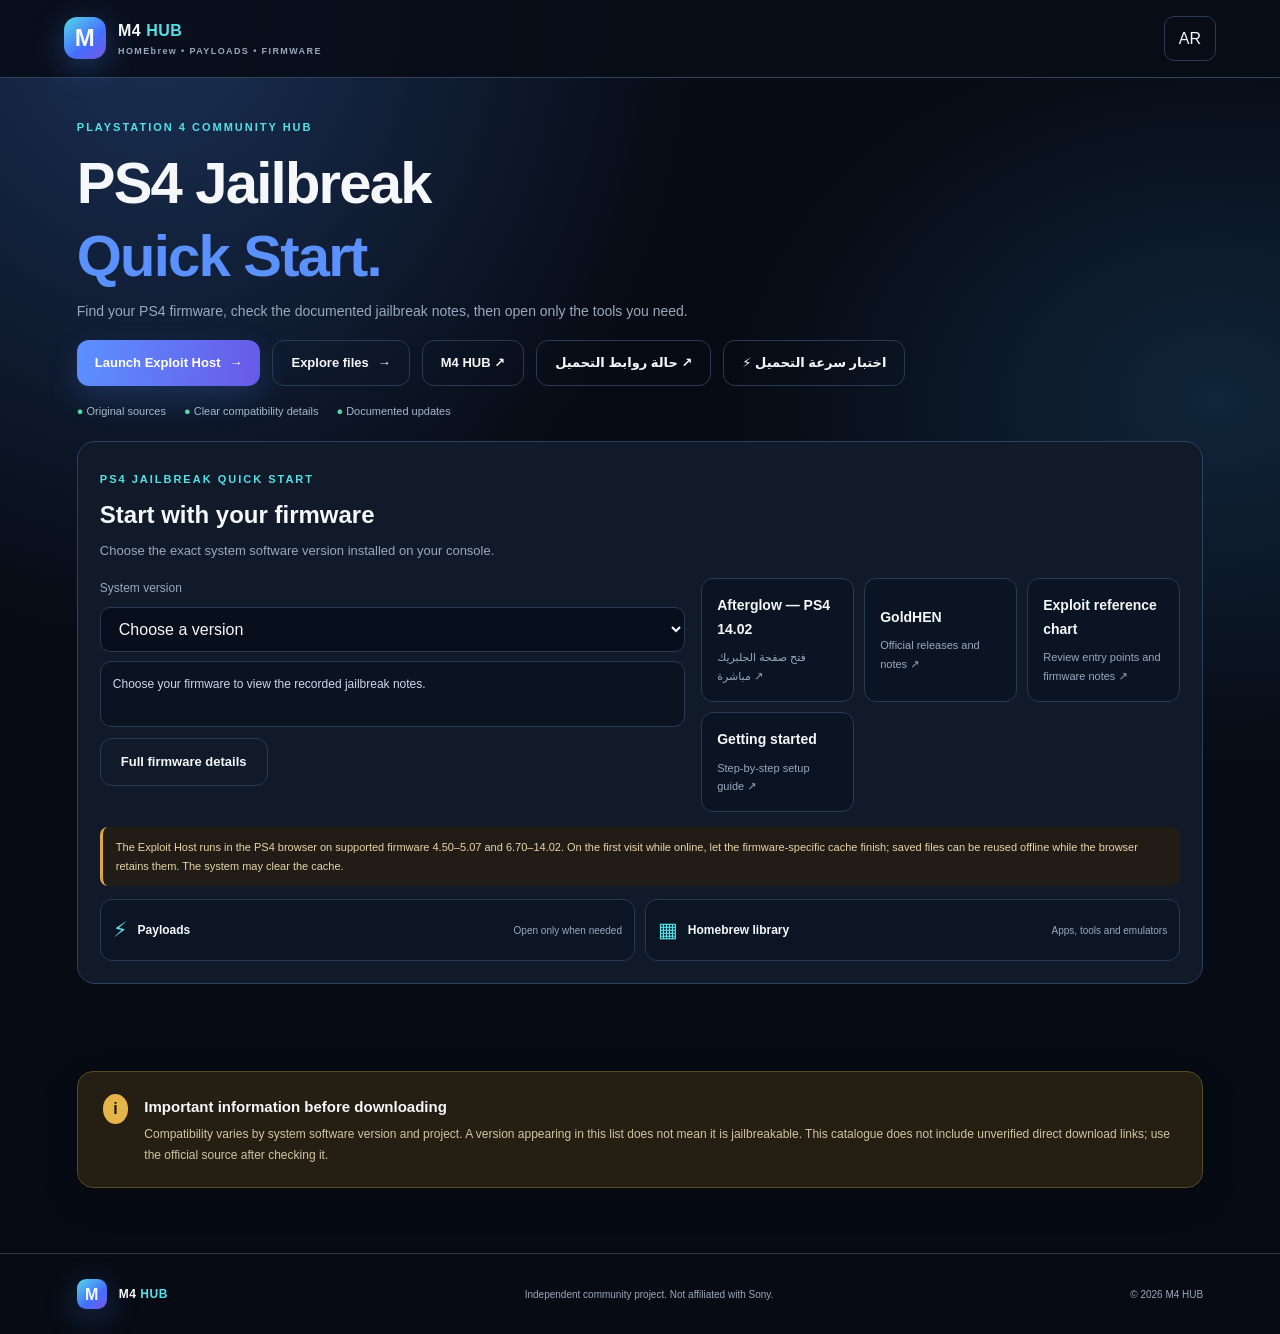
==== commit 0799ed2e: "Add direct PS4 14.02 jailbreak shortcut" ====
--- a/index.html
+++ b/index.html
@@ -5,7 +5,7 @@
 <meta name="viewport" content="width=device-width,initial-scale=1">
 <meta name="theme-color" content="#080b13">
 <meta name="description" content="M4 HUB — مركز PS4 شامل للتطبيقات والـPayloads والألعاب المعربة ومستضيف الجيلبريك وأدوات التنزيل وفحص السرعة.">
-<meta name="canonical" content="https://majeedomran.github.io/">
+<link rel="canonical" href="https://majeedomran.github.io/">
 <meta property="og:type" content="website">
 <meta property="og:title" content="M4 HUB — PlayStation 4 Community Hub">
 <meta property="og:description" content="مركز موحد لأدوات PS4 والتطبيقات والـPayloads والألعاب المعربة ومعلومات التوافق.">
@@ -34,7 +34,7 @@
  <div class="quick-start-head"><span class="eyebrow" data-i18n="quickStartEyebrow">PS4 JAILBREAK QUICK START</span><h2 data-i18n="quickStartTitle">Start with your firmware</h2><p data-i18n="quickStartDesc">On PS4: Settings → System → System Information. Choose the exact version shown there.</p></div>
  <div class="quick-start-grid">
   <div class="quick-start-select"><label for="homeFwSelect" data-i18n="fwLabel">System software</label><select id="homeFwSelect"><option value="" data-i18n="chooseVersion">Choose a version</option></select><div id="homeFwResult" class="quick-fw-result" aria-live="polite" data-i18n="homeFwEmpty">Choose your firmware to view the recorded jailbreak notes.</div><a class="secondary quick-detail-link" href="#firmware" data-view="firmware" data-i18n="fullFirmwareDetails">Full firmware details</a></div>
-  <div class="quick-start-links"><a href="https://github.com/GoldHEN/GoldHEN/releases" target="_blank" rel="noopener noreferrer"><strong>GoldHEN</strong><span data-i18n="goldhenLinkDesc">Official releases and notes ↗</span></a><a href="https://consolemods.org/wiki/PS4:Exploit_Chart" target="_blank" rel="noopener noreferrer"><strong data-i18n="exploitChart">Exploit reference chart</strong><span data-i18n="exploitChartDesc">Review entry points and firmware notes ↗</span></a><a href="https://consolemods.org/wiki/Ps4_getting_started" target="_blank" rel="noopener noreferrer"><strong data-i18n="gettingStarted">Getting started</strong><span data-i18n="gettingStartedDesc">Step-by-step setup guide ↗</span></a></div>
+  <div class="quick-start-links"><a href="https://x-f1reball-x.github.io/ps4-jb/" target="_blank" rel="noopener noreferrer"><strong>Afterglow — PS4 14.02</strong><span>فتح صفحة الجلبريك مباشرة ↗</span></a><a href="https://github.com/GoldHEN/GoldHEN/releases"><strong>GoldHEN</strong><span data-i18n="goldhenLinkDesc">Official releases and notes ↗</span></a><a href="https://consolemods.org/wiki/PS4:Exploit_Chart"><strong data-i18n="exploitChart">Exploit reference chart</strong><span data-i18n="exploitChartDesc">Review entry points and firmware notes ↗</span></a><a href="https://consolemods.org/wiki/Ps4_getting_started"><strong data-i18n="gettingStarted">Getting started</strong><span data-i18n="gettingStartedDesc">Step-by-step setup guide ↗</span></a></div>
  </div>
  <p class="quick-warning" data-i18n="quickWarning">Important: an entry-point exploit does not automatically mean a compatible kernel exploit or HEN is available. Verify your exact firmware and release before running files.</p>
  <div class="quick-shortcuts"><button type="button" class="quick-shortcut" data-view="payloads"><span>⚡</span><b data-i18n="payloadShortcut">Payloads</b><small data-i18n="payloadShortcutDesc">Open only when needed</small></button><button type="button" class="quick-shortcut" data-view="apps"><span>▦</span><b data-i18n="libraryShortcut">Homebrew library</b><small data-i18n="libraryShortcutDesc">Apps, tools and emulators</small></button></div>
--- a/style.css
+++ b/style.css
@@ -200,3 +200,17 @@
 
 @media(max-width:760px){.topbar{gap:12px;padding:10px 14px}.top-nav{gap:12px;flex-wrap:wrap;justify-content:center}.top-nav a{font-size:11px}}
 @media(max-width:520px){.topbar{display:flex;flex-wrap:wrap;min-height:0}.brand{order:1}.topbar #langBtn{order:2;margin-inline-start:auto}.top-nav{order:3;width:100%;justify-content:space-between;gap:8px}.top-nav a{font-size:10px}}
+
+
+/* M4 HUB portal navigation */
+.top-nav{gap:clamp(9px,1.25vw,16px);flex-wrap:wrap;justify-content:flex-end;max-width:760px}
+.top-nav a{white-space:nowrap;font-size:12px}
+.top-nav a:focus-visible,.hero-actions a:focus-visible,.outline:focus-visible{outline:2px solid var(--cyan);outline-offset:3px}
+@media(max-width:760px){
+ .top-nav{max-width:none;gap:10px 14px}
+ .top-nav a{font-size:11px}
+}
+@media(max-width:520px){
+ .top-nav{display:grid;grid-template-columns:repeat(4,minmax(0,1fr));gap:8px}
+ .top-nav a{text-align:center;padding:7px 3px;border:1px solid var(--line);border-radius:8px;font-size:10px}
+}
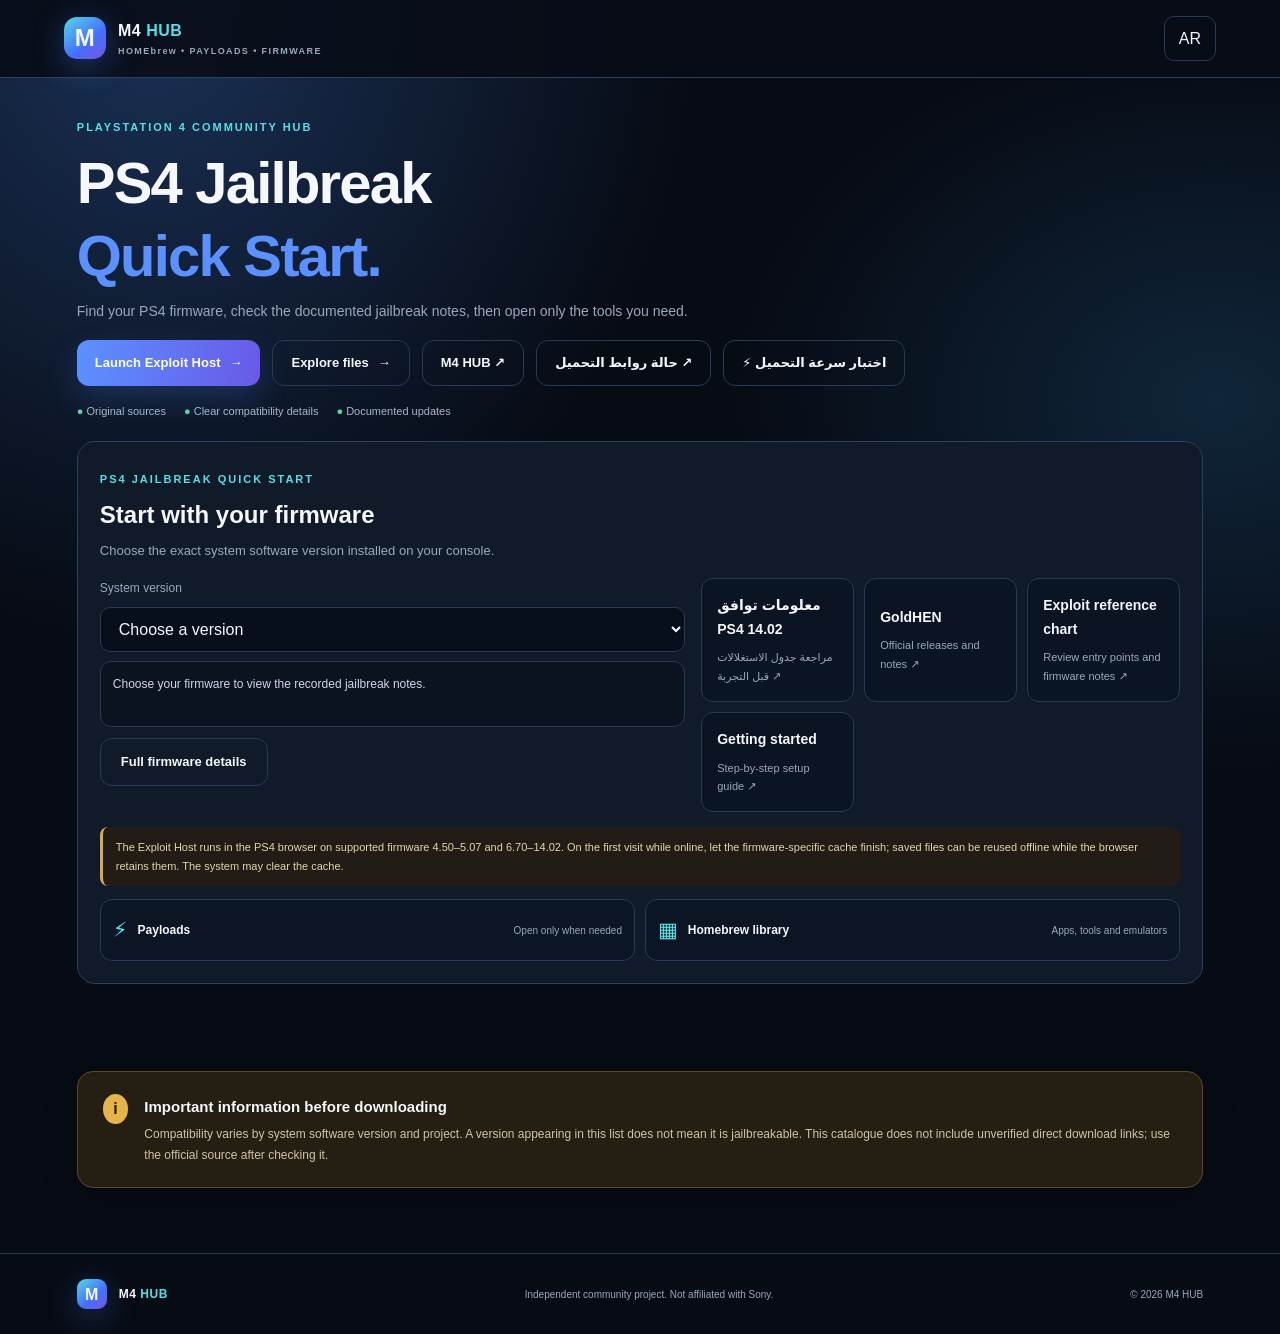
==== commit a79430d9: "Replace invalid 14.02 jailbreak shortcut with compatibility reference" ====
--- a/index.html
+++ b/index.html
@@ -34,7 +34,7 @@
  <div class="quick-start-head"><span class="eyebrow" data-i18n="quickStartEyebrow">PS4 JAILBREAK QUICK START</span><h2 data-i18n="quickStartTitle">Start with your firmware</h2><p data-i18n="quickStartDesc">On PS4: Settings → System → System Information. Choose the exact version shown there.</p></div>
  <div class="quick-start-grid">
   <div class="quick-start-select"><label for="homeFwSelect" data-i18n="fwLabel">System software</label><select id="homeFwSelect"><option value="" data-i18n="chooseVersion">Choose a version</option></select><div id="homeFwResult" class="quick-fw-result" aria-live="polite" data-i18n="homeFwEmpty">Choose your firmware to view the recorded jailbreak notes.</div><a class="secondary quick-detail-link" href="#firmware" data-view="firmware" data-i18n="fullFirmwareDetails">Full firmware details</a></div>
-  <div class="quick-start-links"><a href="https://x-f1reball-x.github.io/ps4-jb/" target="_blank" rel="noopener noreferrer"><strong>Afterglow — PS4 14.02</strong><span>فتح صفحة الجلبريك مباشرة ↗</span></a><a href="https://github.com/GoldHEN/GoldHEN/releases"><strong>GoldHEN</strong><span data-i18n="goldhenLinkDesc">Official releases and notes ↗</span></a><a href="https://consolemods.org/wiki/PS4:Exploit_Chart"><strong data-i18n="exploitChart">Exploit reference chart</strong><span data-i18n="exploitChartDesc">Review entry points and firmware notes ↗</span></a><a href="https://consolemods.org/wiki/Ps4_getting_started"><strong data-i18n="gettingStarted">Getting started</strong><span data-i18n="gettingStartedDesc">Step-by-step setup guide ↗</span></a></div>
+  <div class="quick-start-links"><a href="https://consolemods.org/wiki/PS4:Exploit_Chart" target="_blank" rel="noopener noreferrer"><strong>معلومات توافق PS4 14.02</strong><span>مراجعة جدول الاستغلالات قبل التجربة ↗</span></a><a href="https://github.com/GoldHEN/GoldHEN/releases"><strong>GoldHEN</strong><span data-i18n="goldhenLinkDesc">Official releases and notes ↗</span></a><a href="https://consolemods.org/wiki/PS4:Exploit_Chart"><strong data-i18n="exploitChart">Exploit reference chart</strong><span data-i18n="exploitChartDesc">Review entry points and firmware notes ↗</span></a><a href="https://consolemods.org/wiki/Ps4_getting_started"><strong data-i18n="gettingStarted">Getting started</strong><span data-i18n="gettingStartedDesc">Step-by-step setup guide ↗</span></a></div>
  </div>
  <p class="quick-warning" data-i18n="quickWarning">Important: an entry-point exploit does not automatically mean a compatible kernel exploit or HEN is available. Verify your exact firmware and release before running files.</p>
  <div class="quick-shortcuts"><button type="button" class="quick-shortcut" data-view="payloads"><span>⚡</span><b data-i18n="payloadShortcut">Payloads</b><small data-i18n="payloadShortcutDesc">Open only when needed</small></button><button type="button" class="quick-shortcut" data-view="apps"><span>▦</span><b data-i18n="libraryShortcut">Homebrew library</b><small data-i18n="libraryShortcutDesc">Apps, tools and emulators</small></button></div>
